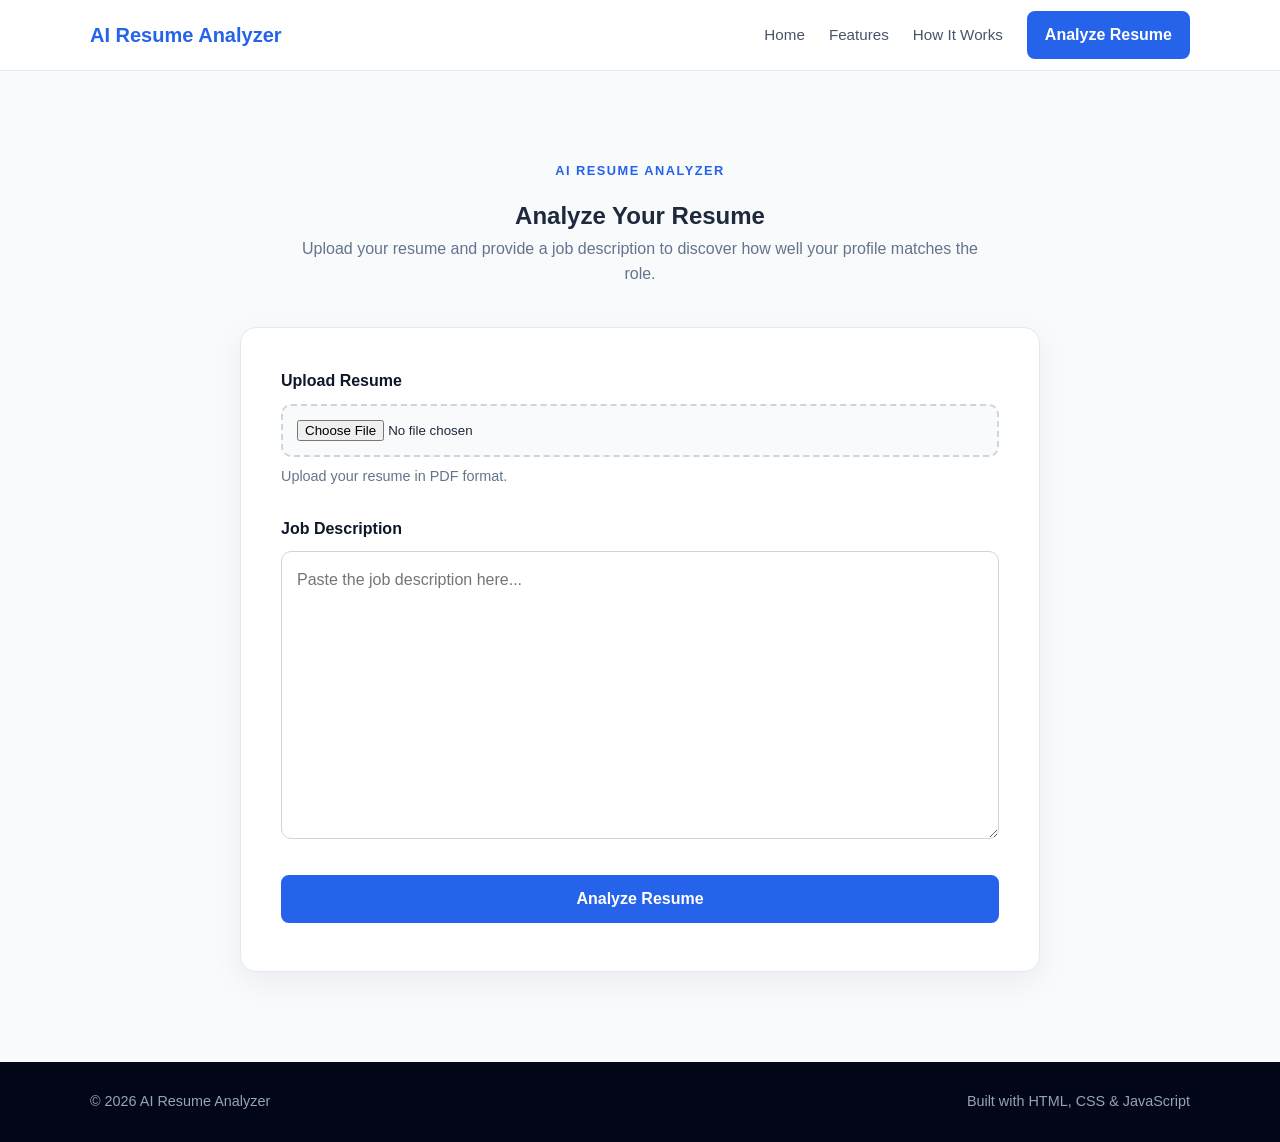
==== frontend/analyze.html @ b4b600eb "Build resume analyzer frontend" ====
<!DOCTYPE html>
<html lang="en">
<head>
    <meta charset="UTF-8">
    <meta name="viewport" content="width=device-width, initial-scale=1.0">

    <title>Analyze Resume | AI Resume Analyzer</title>

    <link rel="stylesheet" href="css/style.css">
</head>

<body>

    <!-- ==============================
         NAVBAR
    =============================== -->

    <header>
        <nav class="navbar container">

            <a href="index.html" class="logo">
                AI Resume Analyzer
            </a>

            <div class="nav-links">
                <a href="index.html">Home</a>
                <a href="index.html#features">Features</a>
                <a href="index.html#how-it-works">How It Works</a>
                <a href="analyze.html" class="btn btn-small">
                    Analyze Resume
                </a>
            </div>

        </nav>
    </header>


    <!-- ==============================
         ANALYZER SECTION
    =============================== -->

    <main>

        <section class="section analyzer-section">

            <div class="container">

                <div class="section-heading">

                    <p class="section-label">
                        AI RESUME ANALYZER
                    </p>

                    <h1>
                        Analyze Your Resume
                    </h1>

                    <p>
                        Upload your resume and provide a job description
                        to discover how well your profile matches the role.
                    </p>

                </div>


                <!-- ==============================
                     ANALYZER FORM
                =============================== -->

                <form id="resumeForm" class="analyzer-form">


                    <!-- Resume Upload -->

                    <div class="form-group">

                        <label for="resume">
                            Upload Resume
                        </label>

                        <input
                            type="file"
                            id="resume"
                            name="resume"
                            accept=".pdf"
                        >

                        <p class="form-help">
                            Upload your resume in PDF format.
                        </p>

                        <p
                            id="fileName"
                            class="file-name"
                        ></p>

                        <p
                            id="fileError"
                            class="form-error"
                        ></p>

                    </div>


                    <!-- Job Description -->

                    <div class="form-group">

                        <label for="jobDescription">
                            Job Description
                        </label>

                        <textarea
                            id="jobDescription"
                            name="jobDescription"
                            rows="10"
                            placeholder="Paste the job description here..."
                        ></textarea>

                        <p
                            id="jobError"
                            class="form-error"
                        ></p>

                    </div>


                    <!-- Analyze Button -->

                    <button
                        type="submit"
                        id="analyzeButton"
                        class="btn analyze-button"
                    >
                        Analyze Resume
                    </button>


                    <!-- Loading Message -->

                    <div
                        id="loadingMessage"
                        class="loading-message"
                        hidden
                    >
                        <p>
                            Analyzing your resume...
                        </p>

                        <p class="form-help">
                            Please wait while we process your resume.
                        </p>
                    </div>


                    <!-- General Error -->

                    <p
                        id="generalError"
                        class="form-error"
                    ></p>

                </form>

            </div>

        </section>

    </main>


    <!-- ==============================
         FOOTER
    =============================== -->

    <footer>

        <div class="footer-content container">

            <p>
                © 2026 AI Resume Analyzer
            </p>

            <p>
                Built with HTML, CSS & JavaScript
            </p>

        </div>

    </footer>

<script src="js/analyze.js"></script>
</body>
</html>
---- frontend/css/style.css ----
/* =========================================
   GLOBAL RESET
========================================= */

* {
    margin: 0;
    padding: 0;
    box-sizing: border-box;
}

html {
    scroll-behavior: smooth;
}

body {
    font-family: Arial, Helvetica, sans-serif;
    line-height: 1.6;
    background: #f8fafc;
    color: #1e293b;
}

a {
    text-decoration: none;
    color: inherit;
}

.container {
    width: min(1100px, 90%);
    margin: 0 auto;
}


/* =========================================
   NAVBAR
========================================= */

header {
    background: #ffffff;
    border-bottom: 1px solid #e2e8f0;
    position: sticky;
    top: 0;
    z-index: 1000;
}

.navbar {
    min-height: 70px;
    display: flex;
    align-items: center;
    justify-content: space-between;
    gap: 30px;
}

.logo {
    font-size: 1.25rem;
    font-weight: 700;
    color: #2563eb;
}

.nav-links {
    display: flex;
    align-items: center;
    gap: 24px;
}

.nav-links > a:not(.btn) {
    color: #475569;
    font-size: 0.95rem;
    transition: color 0.2s ease;
}

.nav-links > a:not(.btn):hover {
    color: #2563eb;
}


/* =========================================
   BUTTONS
========================================= */

.btn {
    display: inline-block;
    padding: 13px 22px;
    border-radius: 8px;
    background: #2563eb;
    color: #ffffff;
    font-weight: 600;
    border: 2px solid #2563eb;
    transition: all 0.2s ease;
}

.btn:hover {
    background: #1d4ed8;
    border-color: #1d4ed8;
    transform: translateY(-2px);
}

.btn-secondary {
    background: transparent;
    color: #2563eb;
}

.btn-secondary:hover {
    background: #eff6ff;
    color: #1d4ed8;
}

.btn-small {
    padding: 9px 16px;
}


/* =========================================
   HERO
========================================= */

.hero {
    min-height: 650px;
    display: flex;
    align-items: center;
    background: linear-gradient(
        135deg,
        #eff6ff,
        #f8fafc
    );
}

.hero-content {
    padding: 90px 0;
}

.hero-text {
    max-width: 760px;
}

.hero-label,
.section-label {
    color: #2563eb;
    font-size: 0.8rem;
    font-weight: 700;
    letter-spacing: 1.5px;
    margin-bottom: 16px;
}

.hero h1 {
    font-size: clamp(2.5rem, 6vw, 4.5rem);
    line-height: 1.1;
    margin-bottom: 24px;
    color: #0f172a;
}

.hero h1 span {
    display: block;
    color: #2563eb;
}

.hero-description {
    max-width: 650px;
    font-size: 1.1rem;
    color: #64748b;
    margin-bottom: 32px;
}

.hero-buttons {
    display: flex;
    gap: 14px;
    flex-wrap: wrap;
}


/* =========================================
   SECTIONS
========================================= */

.section {
    padding: 90px 0;
}

.section-alt {
    background: #ffffff;
}

.section-heading {
    max-width: 700px;
    margin: 0 auto 50px;
    text-align: center;
}

.section-heading h2 {
    font-size: 2.2rem;
    line-height: 1.2;
    color: #0f172a;
    margin-bottom: 16px;
}

.section-heading > p:last-child {
    color: #64748b;
}


/* =========================================
   FEATURES
========================================= */

.features-grid {
    display: grid;
    grid-template-columns: repeat(4, 1fr);
    gap: 20px;
}

.card {
    background: #ffffff;
    border: 1px solid #e2e8f0;
    border-radius: 12px;
    padding: 28px;
    transition: transform 0.2s ease, box-shadow 0.2s ease;
}

.card:hover {
    transform: translateY(-5px);
    box-shadow: 0 12px 30px rgba(15, 23, 42, 0.08);
}

.card-icon {
    font-size: 2rem;
    margin-bottom: 18px;
}

.card h3 {
    color: #0f172a;
    margin-bottom: 10px;
}

.card p {
    color: #64748b;
    font-size: 0.95rem;
}


/* =========================================
   HOW IT WORKS
========================================= */

.steps-grid {
    display: grid;
    grid-template-columns: repeat(3, 1fr);
    gap: 24px;
}

.step {
    padding: 30px;
    text-align: center;
}

.step-number {
    width: 55px;
    height: 55px;
    margin: 0 auto 20px;
    border-radius: 50%;
    display: flex;
    align-items: center;
    justify-content: center;
    background: #2563eb;
    color: #ffffff;
    font-weight: 700;
}

.step h3 {
    margin-bottom: 10px;
    color: #0f172a;
}

.step p {
    color: #64748b;
}


/* =========================================
   CALL TO ACTION
========================================= */

.cta {
    padding: 90px 0;
    background: #0f172a;
    color: #ffffff;
}

.cta-content {
    text-align: center;
    max-width: 700px;
}

.cta h2 {
    font-size: 2.5rem;
    margin-bottom: 16px;
}

.cta p {
    color: #cbd5e1;
    margin-bottom: 28px;
}


/* =========================================
   FOOTER
========================================= */

footer {
    background: #020617;
    color: #94a3b8;
}

.footer-content {
    min-height: 80px;
    display: flex;
    align-items: center;
    justify-content: space-between;
    gap: 20px;
    font-size: 0.9rem;
}


/* =========================================
   RESPONSIVE DESIGN
========================================= */

@media (max-width: 900px) {

    .features-grid {
        grid-template-columns: repeat(2, 1fr);
    }

    .hero {
        min-height: auto;
    }

    .hero-content {
        padding: 70px 0;
    }
}


@media (max-width: 700px) {

    .navbar {
        flex-direction: column;
        padding: 20px 0;
    }

    .nav-links {
        flex-wrap: wrap;
        justify-content: center;
        gap: 14px;
    }

    .hero {
        text-align: center;
    }

    .hero-text {
        margin: 0 auto;
    }

    .hero-buttons {
        justify-content: center;
    }

    .features-grid,
    .steps-grid {
        grid-template-columns: 1fr;
    }

    .section {
        padding: 70px 0;
    }

    .section-heading h2 {
        font-size: 1.8rem;
    }

    .footer-content {
        flex-direction: column;
        justify-content: center;
        text-align: center;
        padding: 20px 0;
    }
}


@media (max-width: 450px) {

    .nav-links {
        flex-direction: column;
    }

    .hero h1 {
        font-size: 2.3rem;
    }

    .hero-description {
        font-size: 1rem;
    }

    .btn {
        width: 100%;
        text-align: center;
    }
}
/* =========================================
   ANALYZER PAGE
========================================= */

.analyzer-section {
    background: #f8fafc;
    min-height: calc(100vh - 150px);
}

.analyzer-section .section-heading {
    margin-bottom: 40px;
}


/* =========================================
   ANALYZER FORM
========================================= */

.analyzer-form {
    max-width: 800px;
    margin: 0 auto;
    padding: 40px;
    background: #ffffff;
    border: 1px solid #e2e8f0;
    border-radius: 16px;
    box-shadow: 0 10px 30px rgba(15, 23, 42, 0.06);
}


/* =========================================
   FORM GROUP
========================================= */

.form-group {
    margin-bottom: 28px;
}

.form-group label {
    display: block;
    margin-bottom: 10px;
    color: #0f172a;
    font-weight: 700;
}


/* =========================================
   FILE INPUT
========================================= */

.form-group input[type="file"] {
    width: 100%;
    padding: 14px;
    border: 2px dashed #cbd5e1;
    border-radius: 10px;
    background: #f8fafc;
    cursor: pointer;
}

.form-group input[type="file"]:hover {
    border-color: #2563eb;
}


/* =========================================
   TEXTAREA
========================================= */

.form-group textarea {
    width: 100%;
    padding: 15px;
    border: 1px solid #cbd5e1;
    border-radius: 10px;
    font-family: inherit;
    font-size: 1rem;
    line-height: 1.6;
    resize: vertical;
    outline: none;
    transition: border-color 0.2s ease, box-shadow 0.2s ease;
}

.form-group textarea:focus {
    border-color: #2563eb;
    box-shadow: 0 0 0 3px rgba(37, 99, 235, 0.12);
}


/* =========================================
   FORM HELP TEXT
========================================= */

.form-help {
    margin-top: 8px;
    color: #64748b;
    font-size: 0.9rem;
}


/* =========================================
   FILE NAME
========================================= */

.file-name {
    margin-top: 10px;
    color: #2563eb;
    font-size: 0.9rem;
    font-weight: 600;
}


/* =========================================
   FORM ERRORS
========================================= */

.form-error {
    margin-top: 8px;
    color: #dc2626;
    font-size: 0.9rem;
}


/* =========================================
   ANALYZE BUTTON
========================================= */

.analyze-button {
    width: 100%;
    cursor: pointer;
    font-size: 1rem;
}


/* =========================================
   LOADING MESSAGE
========================================= */

.loading-message {
    margin-top: 25px;
    padding: 18px;
    text-align: center;
    background: #eff6ff;
    border: 1px solid #bfdbfe;
    border-radius: 10px;
}

.loading-message p:first-child {
    color: #2563eb;
    font-weight: 700;
}


/* =========================================
   ANALYZER RESPONSIVE DESIGN
========================================= */

@media (max-width: 700px) {

    .analyzer-form {
        padding: 25px;
    }

}

@media (max-width: 450px) {

    .analyzer-form {
        padding: 20px;
    }

}
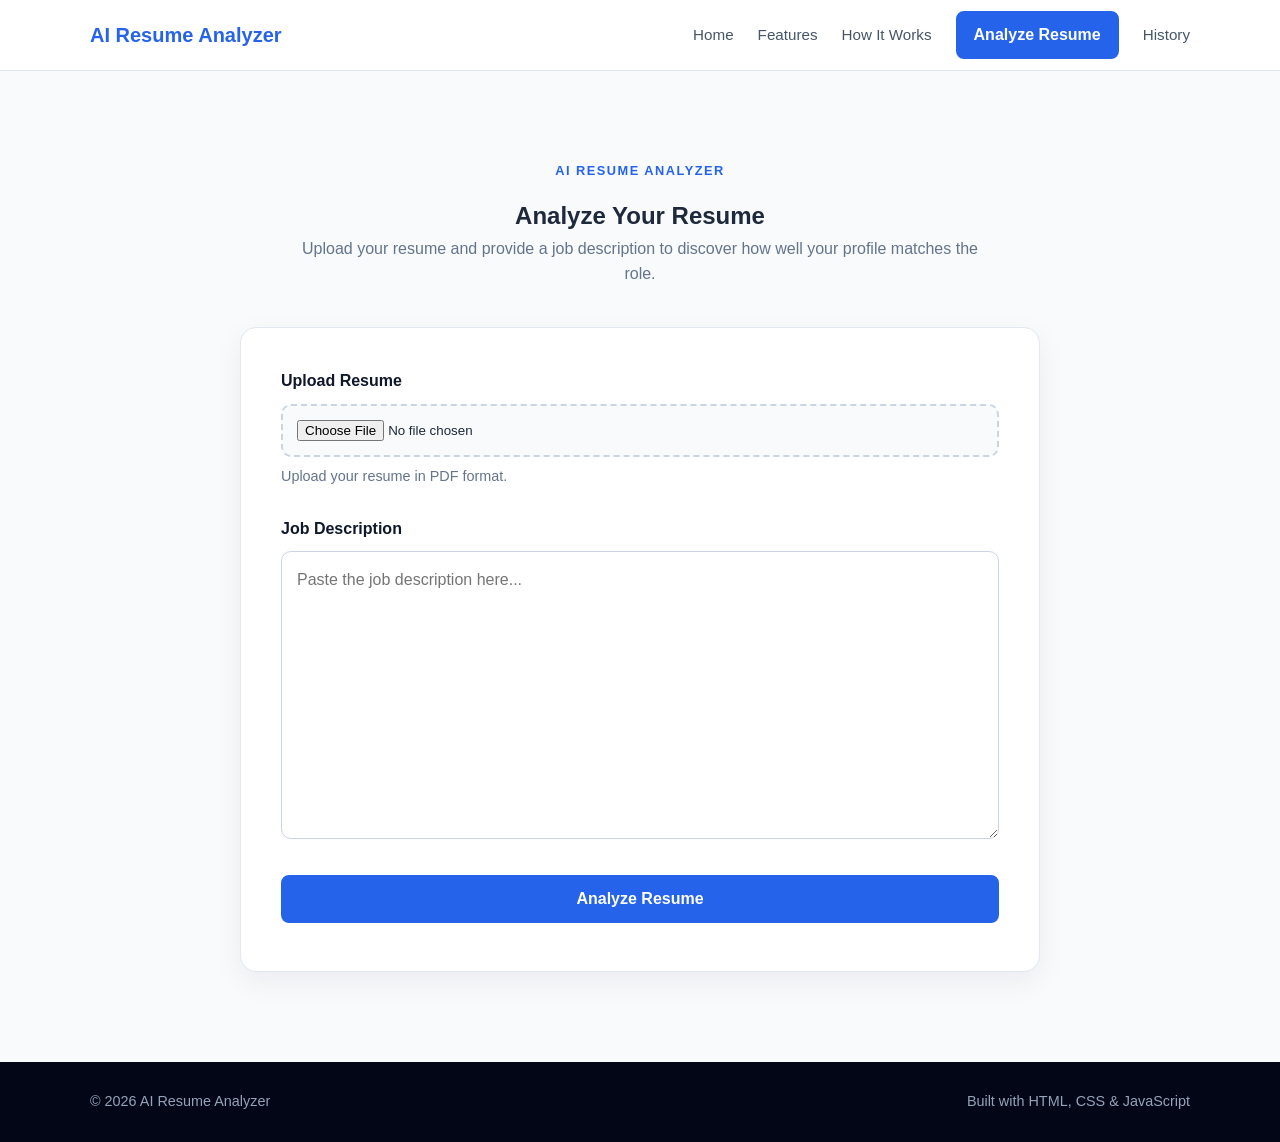
==== commit 6d39ffad: "add history to nav bar" ====
--- a/frontend/analyze.html
+++ b/frontend/analyze.html
@@ -29,6 +29,7 @@
                 <a href="analyze.html" class="btn btn-small">
                     Analyze Resume
                 </a>
+                <a href="history.html">History</a>
             </div>
 
         </nav>
--- a/frontend/css/style.css
+++ b/frontend/css/style.css
@@ -573,4 +573,304 @@
         padding: 20px;
     }
 
+}
+/* =========================================
+   DASHBOARD
+========================================= */
+
+.dashboard-section {
+    background: #f8fafc;
+    min-height: calc(100vh - 150px);
+}
+
+
+/* =========================================
+   SCORE CARD
+========================================= */
+
+.score-card {
+    max-width: 600px;
+    margin: 0 auto 40px;
+    padding: 40px;
+    text-align: center;
+    background: #ffffff;
+    border: 1px solid #e2e8f0;
+    border-radius: 16px;
+    box-shadow: 0 10px 30px rgba(15, 23, 42, 0.06);
+}
+
+.score-label {
+    color: #64748b;
+    font-size: 0.85rem;
+    font-weight: 700;
+    letter-spacing: 1px;
+}
+
+.score {
+    margin: 10px 0;
+    color: #2563eb;
+    font-size: 4.5rem;
+    font-weight: 800;
+    line-height: 1;
+}
+
+.score-description {
+    color: #64748b;
+}
+
+
+/* =========================================
+   RESULTS GRID
+========================================= */
+
+.results-grid {
+    display: grid;
+    grid-template-columns: repeat(2, 1fr);
+    gap: 24px;
+    margin-bottom: 24px;
+}
+
+
+/* =========================================
+   RESULT CARD
+========================================= */
+
+.result-card {
+    padding: 30px;
+    background: #ffffff;
+    border: 1px solid #e2e8f0;
+    border-radius: 14px;
+}
+
+.result-card h2,
+.recommendations-card h2 {
+    margin-bottom: 10px;
+    color: #0f172a;
+    font-size: 1.4rem;
+}
+
+.result-description {
+    margin-bottom: 22px;
+    color: #64748b;
+    font-size: 0.95rem;
+}
+
+
+/* =========================================
+   SKILL LIST
+========================================= */
+
+.skill-list {
+    display: flex;
+    flex-wrap: wrap;
+    gap: 10px;
+}
+
+.skill {
+    display: inline-block;
+    padding: 8px 14px;
+    border-radius: 20px;
+    font-size: 0.9rem;
+    font-weight: 600;
+}
+
+.skill.matched {
+    background: #dcfce7;
+    color: #166534;
+}
+
+.skill.missing {
+    background: #fee2e2;
+    color: #991b1b;
+}
+
+
+/* =========================================
+   RECOMMENDATIONS
+========================================= */
+
+.recommendations-card {
+    padding: 30px;
+    background: #ffffff;
+    border: 1px solid #e2e8f0;
+    border-radius: 14px;
+}
+
+.recommendations-list {
+    display: flex;
+    flex-direction: column;
+    gap: 18px;
+}
+
+.recommendation {
+    display: flex;
+    align-items: flex-start;
+    gap: 16px;
+    padding: 18px;
+    background: #f8fafc;
+    border-radius: 10px;
+}
+
+.recommendation-number {
+    flex-shrink: 0;
+    font-weight: 700;
+    color: #2563eb;
+}
+
+.recommendation p {
+    color: #475569;
+}
+
+
+/* =========================================
+   DASHBOARD ACTION
+========================================= */
+
+.dashboard-action {
+    margin-top: 35px;
+    text-align: center;
+}
+
+
+/* =========================================
+   DASHBOARD RESPONSIVE
+========================================= */
+
+@media (max-width: 700px) {
+
+    .results-grid {
+        grid-template-columns: 1fr;
+    }
+
+    .score-card,
+    .result-card,
+    .recommendations-card {
+        padding: 25px;
+    }
+
+    .score {
+        font-size: 3.5rem;
+    }
+
+}
+/* =========================================
+   HISTORY PAGE
+========================================= */
+
+.history-section {
+    background: #f8fafc;
+    min-height: calc(100vh - 150px);
+}
+
+.history-list {
+    max-width: 900px;
+    margin: 0 auto;
+    display: flex;
+    flex-direction: column;
+    gap: 18px;
+}
+
+
+/* =========================================
+   HISTORY CARD
+========================================= */
+
+.history-card {
+    display: flex;
+    align-items: center;
+    justify-content: space-between;
+    gap: 25px;
+    padding: 25px 30px;
+    background: #ffffff;
+    border: 1px solid #e2e8f0;
+    border-radius: 14px;
+    transition: transform 0.2s ease, box-shadow 0.2s ease;
+}
+
+.history-card:hover {
+    transform: translateY(-3px);
+    box-shadow: 0 10px 25px rgba(15, 23, 42, 0.07);
+}
+
+
+/* =========================================
+   HISTORY INFORMATION
+========================================= */
+
+.history-info h2 {
+    margin-bottom: 6px;
+    color: #0f172a;
+    font-size: 1.2rem;
+}
+
+.history-info p {
+    margin-bottom: 5px;
+    color: #64748b;
+    font-size: 0.9rem;
+}
+
+.history-info span {
+    color: #94a3b8;
+    font-size: 0.85rem;
+}
+
+
+/* =========================================
+   HISTORY SCORE
+========================================= */
+
+.history-score {
+    display: flex;
+    align-items: center;
+    gap: 20px;
+}
+
+.history-score strong {
+    min-width: 60px;
+    color: #2563eb;
+    font-size: 1.4rem;
+    text-align: center;
+}
+
+
+/* =========================================
+   HISTORY RESPONSIVE
+========================================= */
+
+@media (max-width: 600px) {
+
+    .history-card {
+        flex-direction: column;
+        align-items: flex-start;
+        padding: 22px;
+    }
+
+    .history-score {
+        width: 100%;
+        justify-content: space-between;
+    }
+
+    .history-score .btn {
+        width: auto;
+    }
+
+}
+
+@media (max-width: 450px) {
+
+    .history-score {
+        flex-direction: column;
+        align-items: stretch;
+        gap: 12px;
+    }
+
+    .history-score strong {
+        text-align: left;
+    }
+
+    .history-score .btn {
+        width: 100%;
+        text-align: center;
+    }
+
 }
